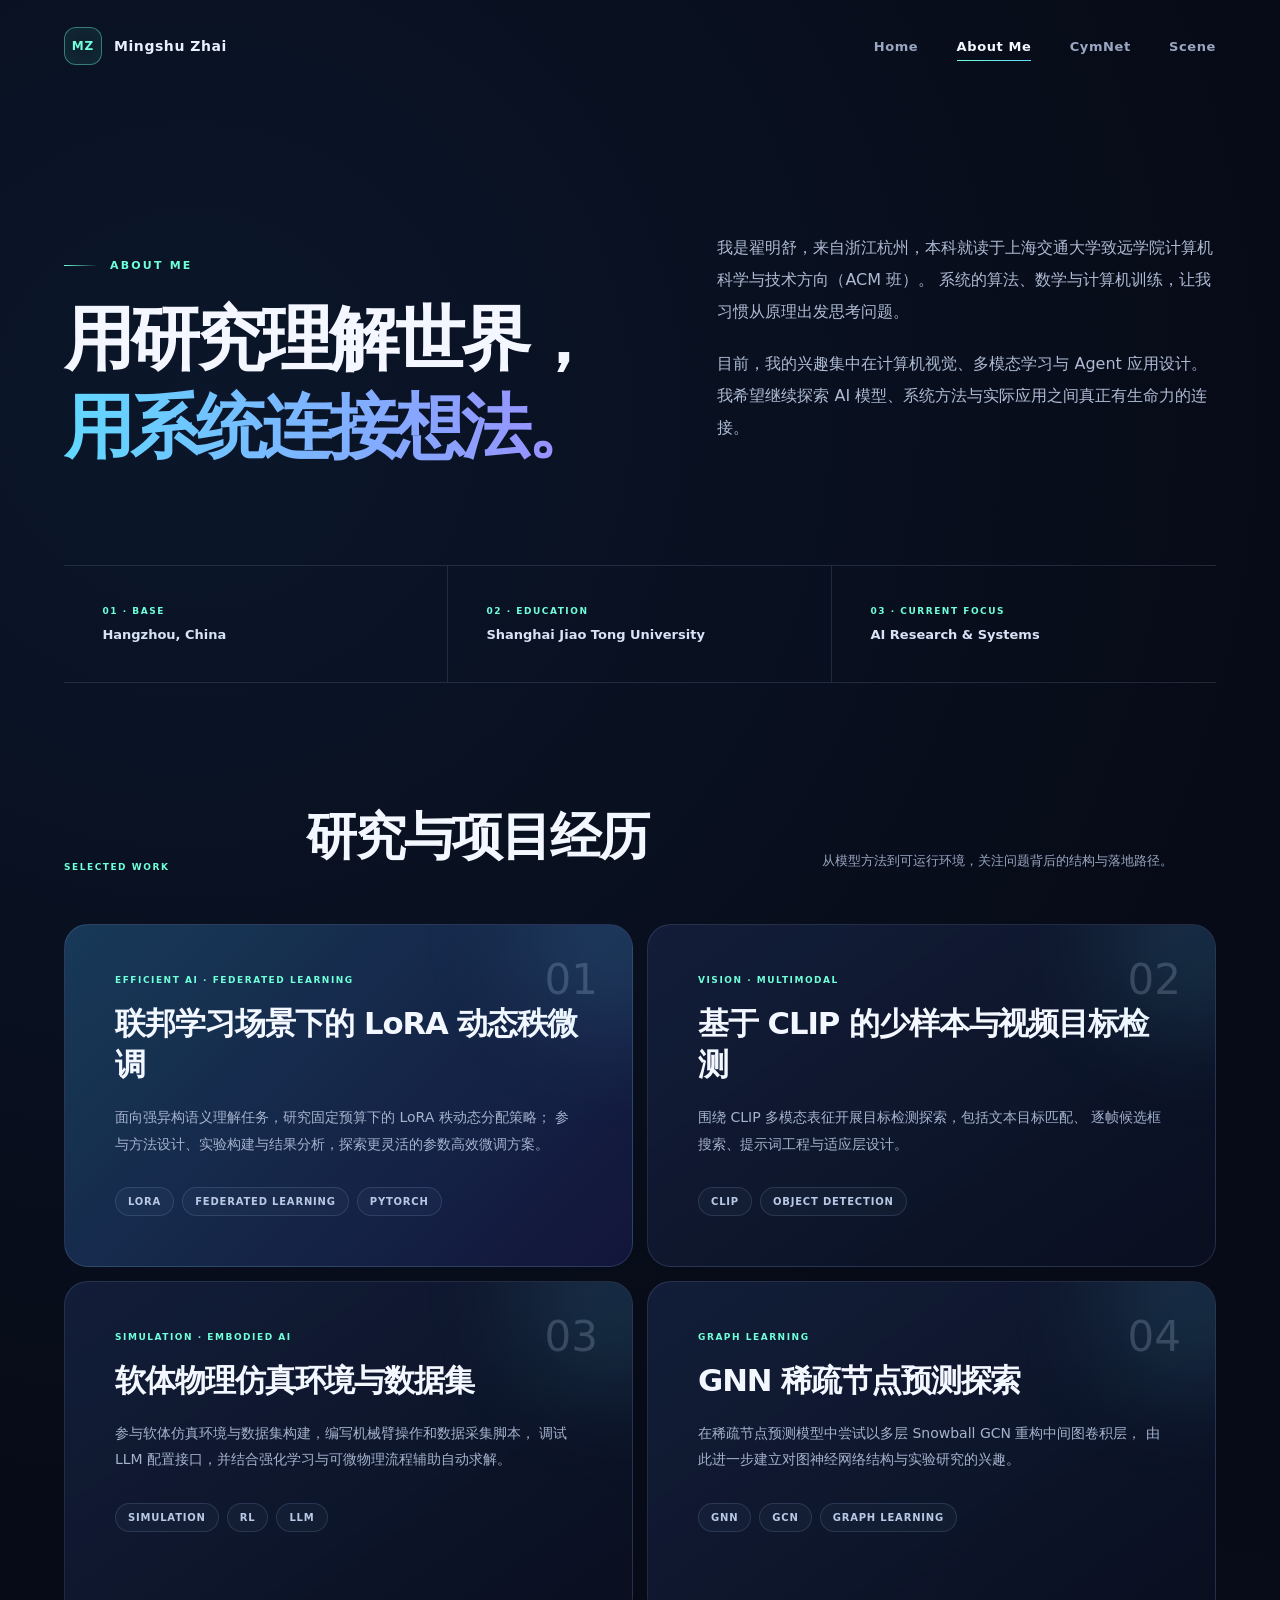
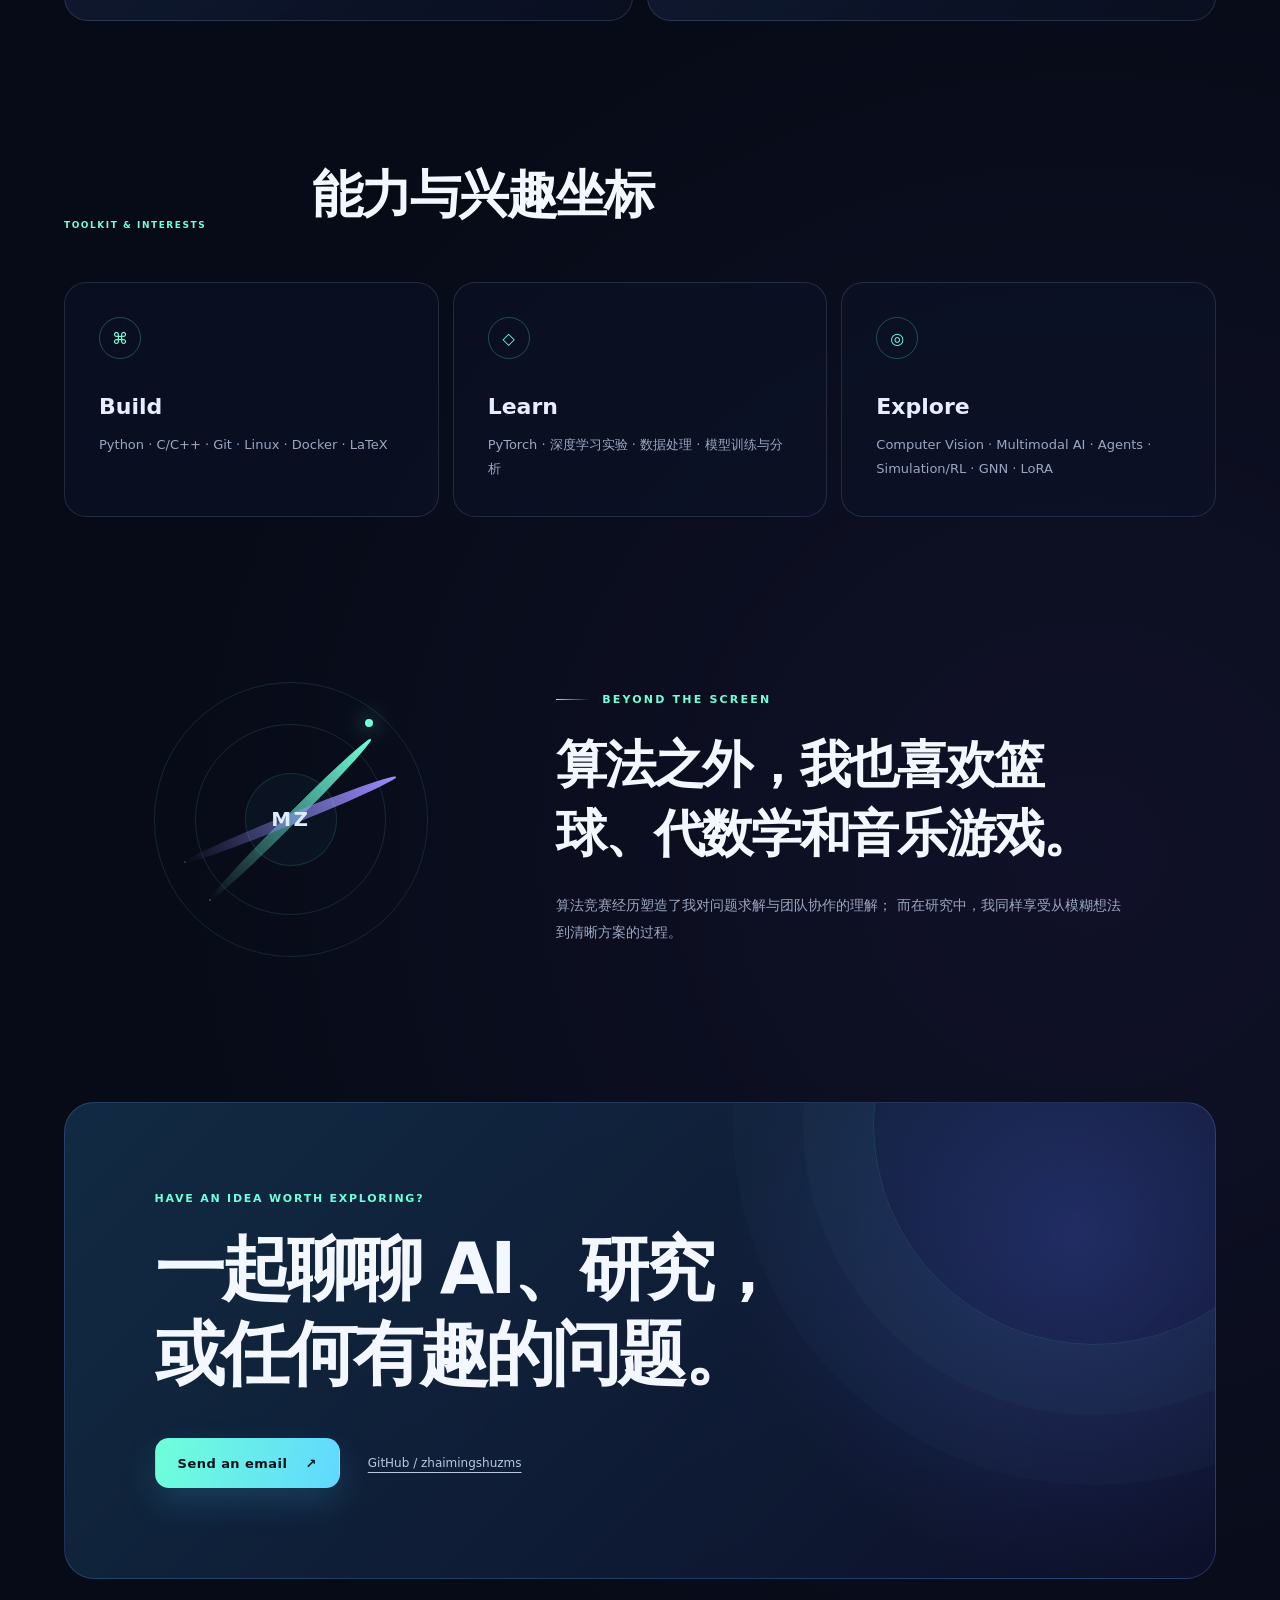
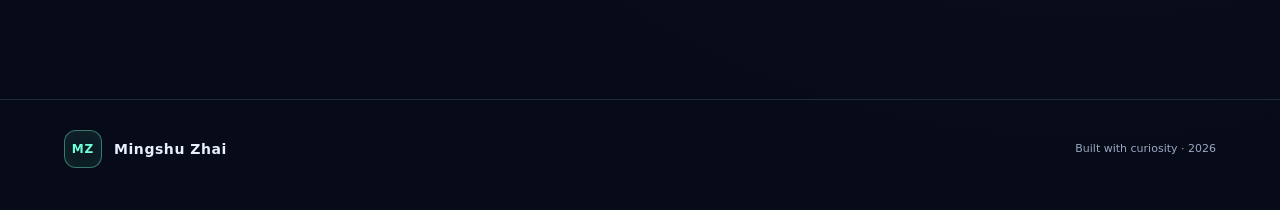
==== about/index.html @ 9d4410a4 "Add About Me page" ====
<!DOCTYPE html>
<html lang="zh-CN">
<head>
    <meta charset="UTF-8">
    <meta name="viewport" content="width=device-width, initial-scale=1.0">
    <meta name="description" content="关于翟明舒：教育背景、研究兴趣、项目经历与技术能力。">
    <meta name="theme-color" content="#070b17">
    <title>About Me · 翟明舒</title>
    <link rel="stylesheet" href="/assets/site.css">
</head>
<body class="about-page">
    <div class="ambient ambient-one" aria-hidden="true"></div>
    <div class="ambient ambient-three" aria-hidden="true"></div>

    <header class="site-header">
        <a class="brand" href="/" aria-label="回到首页">
            <span class="brand-mark">MZ</span>
            <span class="brand-name">Mingshu Zhai</span>
        </a>
        <nav class="site-nav" aria-label="主导航">
            <a href="/">Home</a>
            <a class="active" href="/about/">About Me</a>
            <a href="/CymNet/homepage.html" target="_blank" rel="noopener">CymNet</a>
            <a href="/browser/base.html" target="_blank" rel="noopener">Scene</a>
        </nav>
    </header>

    <main class="about-main">
        <section class="about-hero">
            <div>
                <p class="eyebrow"><span></span>About me</p>
                <h1>用研究理解世界，<br><em>用系统连接想法。</em></h1>
            </div>
            <div class="about-intro">
                <p>
                    我是翟明舒，来自浙江杭州，本科就读于上海交通大学致远学院计算机科学与技术方向（ACM 班）。
                    系统的算法、数学与计算机训练，让我习惯从原理出发思考问题。
                </p>
                <p>
                    目前，我的兴趣集中在计算机视觉、多模态学习与 Agent 应用设计。
                    我希望继续探索 AI 模型、系统方法与实际应用之间真正有生命力的连接。
                </p>
            </div>
        </section>

        <section class="signal-strip" aria-label="个人概览">
            <div>
                <span>01 · BASE</span>
                <strong>Hangzhou, China</strong>
            </div>
            <div>
                <span>02 · EDUCATION</span>
                <strong>Shanghai Jiao Tong University</strong>
            </div>
            <div>
                <span>03 · CURRENT FOCUS</span>
                <strong>AI Research & Systems</strong>
            </div>
        </section>

        <section class="content-section" aria-labelledby="project-title">
            <div class="section-heading">
                <p>Selected work</p>
                <h2 id="project-title">研究与项目经历</h2>
                <span>从模型方法到可运行环境，关注问题背后的结构与落地路径。</span>
            </div>
            <div class="project-grid">
                <article class="project-card project-featured">
                    <div class="project-number">01</div>
                    <p class="project-kicker">Efficient AI · Federated Learning</p>
                    <h3>联邦学习场景下的 LoRA 动态秩微调</h3>
                    <p>
                        面向强异构语义理解任务，研究固定预算下的 LoRA 秩动态分配策略；
                        参与方法设计、实验构建与结果分析，探索更灵活的参数高效微调方案。
                    </p>
                    <div class="card-tags">
                        <span>LoRA</span><span>Federated Learning</span><span>PyTorch</span>
                    </div>
                </article>

                <article class="project-card">
                    <div class="project-number">02</div>
                    <p class="project-kicker">Vision · Multimodal</p>
                    <h3>基于 CLIP 的少样本与视频目标检测</h3>
                    <p>
                        围绕 CLIP 多模态表征开展目标检测探索，包括文本目标匹配、
                        逐帧候选框搜索、提示词工程与适应层设计。
                    </p>
                    <div class="card-tags">
                        <span>CLIP</span><span>Object Detection</span>
                    </div>
                </article>

                <article class="project-card">
                    <div class="project-number">03</div>
                    <p class="project-kicker">Simulation · Embodied AI</p>
                    <h3>软体物理仿真环境与数据集</h3>
                    <p>
                        参与软体仿真环境与数据集构建，编写机械臂操作和数据采集脚本，
                        调试 LLM 配置接口，并结合强化学习与可微物理流程辅助自动求解。
                    </p>
                    <div class="card-tags">
                        <span>Simulation</span><span>RL</span><span>LLM</span>
                    </div>
                </article>

                <article class="project-card">
                    <div class="project-number">04</div>
                    <p class="project-kicker">Graph Learning</p>
                    <h3>GNN 稀疏节点预测探索</h3>
                    <p>
                        在稀疏节点预测模型中尝试以多层 Snowball GCN 重构中间图卷积层，
                        由此进一步建立对图神经网络结构与实验研究的兴趣。
                    </p>
                    <div class="card-tags">
                        <span>GNN</span><span>GCN</span><span>Graph Learning</span>
                    </div>
                </article>
            </div>
        </section>

        <section class="content-section toolkit-section" aria-labelledby="toolkit-title">
            <div class="section-heading">
                <p>Toolkit & interests</p>
                <h2 id="toolkit-title">能力与兴趣坐标</h2>
            </div>
            <div class="toolkit-grid">
                <article>
                    <span class="toolkit-icon" aria-hidden="true">⌘</span>
                    <h3>Build</h3>
                    <p>Python · C/C++ · Git · Linux · Docker · LaTeX</p>
                </article>
                <article>
                    <span class="toolkit-icon" aria-hidden="true">◇</span>
                    <h3>Learn</h3>
                    <p>PyTorch · 深度学习实验 · 数据处理 · 模型训练与分析</p>
                </article>
                <article>
                    <span class="toolkit-icon" aria-hidden="true">◎</span>
                    <h3>Explore</h3>
                    <p>Computer Vision · Multimodal AI · Agents · Simulation/RL · GNN · LoRA</p>
                </article>
            </div>
        </section>

        <section class="offscreen-section">
            <div class="orbit-emblem" aria-hidden="true">
                <span></span><span></span><span></span>
                <strong>MZ</strong>
            </div>
            <div>
                <p class="eyebrow"><span></span>Beyond the screen</p>
                <h2>算法之外，我也喜欢篮球、代数学和音乐游戏。</h2>
                <p>
                    算法竞赛经历塑造了我对问题求解与团队协作的理解；
                    而在研究中，我同样享受从模糊想法到清晰方案的过程。
                </p>
            </div>
        </section>

        <section class="contact-panel">
            <p>Have an idea worth exploring?</p>
            <h2>一起聊聊 AI、研究，<br>或任何有趣的问题。</h2>
            <div>
                <a class="button button-primary" href="mailto:zhaimingshuzms@outlook.com">
                    Send an email <span aria-hidden="true">↗</span>
                </a>
                <a class="text-link" href="https://github.com/zhaimingshuzms" target="_blank" rel="noopener">
                    GitHub / zhaimingshuzms
                </a>
            </div>
        </section>
    </main>

    <footer class="about-footer">
        <a class="brand" href="/">
            <span class="brand-mark">MZ</span>
            <span class="brand-name">Mingshu Zhai</span>
        </a>
        <p>Built with curiosity · <span id="year">2026</span></p>
    </footer>

    <script>
        document.getElementById('year').textContent = new Date().getFullYear();
    </script>
</body>
</html>
---- assets/site.css ----
:root {
    --bg: #070b17;
    --bg-soft: #0d1327;
    --panel: rgba(14, 22, 43, 0.66);
    --panel-strong: rgba(16, 25, 48, 0.88);
    --line: rgba(159, 185, 233, 0.16);
    --text: #f3f7ff;
    --muted: #9aa7c2;
    --blue: #61d8ff;
    --cyan: #6fffd9;
    --violet: #9b8cff;
    --header-height: 92px;
    --page-pad: clamp(24px, 5vw, 82px);
}

* {
    box-sizing: border-box;
}

html {
    scroll-behavior: smooth;
    background: var(--bg);
}

body {
    margin: 0;
    min-height: 100vh;
    overflow-x: hidden;
    color: var(--text);
    background:
        radial-gradient(circle at 15% 12%, rgba(37, 97, 170, 0.13), transparent 34%),
        radial-gradient(circle at 85% 72%, rgba(94, 70, 190, 0.1), transparent 35%),
        var(--bg);
    font-family: Inter, "SF Pro Display", "Noto Sans SC", "Microsoft YaHei", system-ui, sans-serif;
    -webkit-font-smoothing: antialiased;
}

body::before {
    position: fixed;
    inset: 0;
    z-index: -2;
    pointer-events: none;
    content: "";
    opacity: 0.28;
    background-image:
        radial-gradient(circle at 18% 34%, rgba(255,255,255,.75) 0 1px, transparent 1.2px),
        radial-gradient(circle at 72% 20%, rgba(113,221,255,.85) 0 1px, transparent 1.2px),
        radial-gradient(circle at 88% 62%, rgba(255,255,255,.65) 0 1px, transparent 1.2px),
        radial-gradient(circle at 45% 86%, rgba(159,140,255,.75) 0 1px, transparent 1.2px);
    background-size: 240px 240px, 310px 310px, 270px 270px, 360px 360px;
}

a {
    color: inherit;
}

::selection {
    color: #061019;
    background: var(--cyan);
}

.ambient {
    position: fixed;
    z-index: -1;
    width: 40vw;
    height: 40vw;
    border-radius: 999px;
    filter: blur(90px);
    pointer-events: none;
    opacity: 0.13;
}

.ambient-one {
    top: -22vw;
    right: -9vw;
    background: #3766ff;
}

.ambient-two {
    bottom: -24vw;
    left: 20vw;
    background: #7c4dff;
}

.ambient-three {
    top: 42vh;
    left: -25vw;
    background: #00cfa8;
}

.site-header {
    position: relative;
    z-index: 20;
    display: flex;
    min-height: var(--header-height);
    align-items: center;
    justify-content: space-between;
    gap: 28px;
    padding: 20px var(--page-pad);
}

.brand {
    display: inline-flex;
    align-items: center;
    gap: 12px;
    text-decoration: none;
}

.brand-mark {
    display: grid;
    width: 38px;
    height: 38px;
    place-items: center;
    border: 1px solid rgba(111, 255, 217, 0.42);
    border-radius: 12px;
    color: var(--cyan);
    background: rgba(111, 255, 217, 0.06);
    box-shadow: inset 0 0 22px rgba(111, 255, 217, 0.05);
    font-size: 12px;
    font-weight: 800;
    letter-spacing: .08em;
}

.brand-name {
    color: #e8efff;
    font-size: 14px;
    font-weight: 640;
    letter-spacing: .04em;
}

.site-nav {
    display: flex;
    align-items: center;
    gap: clamp(18px, 3vw, 42px);
}

.site-nav a {
    position: relative;
    padding: 10px 0;
    color: var(--muted);
    text-decoration: none;
    font-size: 13px;
    font-weight: 560;
    letter-spacing: .045em;
    transition: color .25s ease;
}

.site-nav a::after {
    position: absolute;
    right: 0;
    bottom: 3px;
    left: 0;
    height: 1px;
    content: "";
    background: linear-gradient(90deg, var(--cyan), var(--blue));
    transform: scaleX(0);
    transform-origin: right;
    transition: transform .25s ease;
}

.site-nav a:hover,
.site-nav a:focus-visible,
.site-nav a.active {
    color: var(--text);
}

.site-nav a:hover::after,
.site-nav a:focus-visible::after,
.site-nav a.active::after {
    transform: scaleX(1);
    transform-origin: left;
}

.home-page {
    display: flex;
    min-height: 100svh;
    flex-direction: column;
}

.home-main {
    display: grid;
    width: 100%;
    max-width: 1600px;
    flex: 1;
    grid-template-columns: minmax(0, 0.95fr) minmax(410px, 1.05fr);
    align-items: center;
    gap: clamp(28px, 5vw, 90px);
    margin: 0 auto;
    padding: 22px var(--page-pad) 38px;
}

.hero-copy {
    position: relative;
    z-index: 3;
    max-width: 720px;
    animation: rise-in .9s cubic-bezier(.2,.75,.2,1) both;
}

.eyebrow {
    display: flex;
    align-items: center;
    gap: 12px;
    margin: 0 0 24px;
    color: var(--cyan);
    font-size: 11px;
    font-weight: 760;
    letter-spacing: .2em;
    text-transform: uppercase;
}

.eyebrow > span {
    width: 34px;
    height: 1px;
    background: linear-gradient(90deg, var(--cyan), transparent);
}

.hero-copy h1 {
    display: flex;
    flex-direction: column;
    gap: 5px;
    margin: 0;
    line-height: .96;
}

.name-cn {
    font-size: clamp(60px, 7.7vw, 118px);
    font-weight: 760;
    letter-spacing: -.07em;
    background: linear-gradient(128deg, #ffffff 18%, #aeeeff 56%, #9b8cff 96%);
    -webkit-background-clip: text;
    background-clip: text;
    color: transparent;
}

.name-en {
    margin-left: 5px;
    color: rgba(197, 211, 238, .53);
    font-size: clamp(18px, 2vw, 29px);
    font-weight: 530;
    letter-spacing: .16em;
    text-transform: uppercase;
}

.hero-lead {
    max-width: 620px;
    margin: 34px 0 0;
    color: #dbe6fa;
    font-size: clamp(21px, 2.15vw, 32px);
    font-weight: 530;
    line-height: 1.55;
    letter-spacing: -.025em;
}

.hero-lead span {
    color: var(--blue);
}

.hero-description {
    max-width: 600px;
    margin: 18px 0 0;
    color: var(--muted);
    font-size: 15px;
    line-height: 1.9;
}

.topic-row {
    display: flex;
    flex-wrap: wrap;
    gap: 9px;
    margin-top: 26px;
}

.topic-row span,
.card-tags span {
    padding: 8px 12px;
    border: 1px solid var(--line);
    border-radius: 999px;
    color: #b8c8e5;
    background: rgba(145, 177, 232, .045);
    font-size: 10px;
    font-weight: 650;
    letter-spacing: .08em;
    text-transform: uppercase;
}

.hero-actions {
    display: flex;
    flex-wrap: wrap;
    gap: 14px;
    margin-top: 34px;
}

.button {
    display: inline-flex;
    min-height: 50px;
    align-items: center;
    justify-content: center;
    gap: 18px;
    padding: 0 22px;
    border: 1px solid transparent;
    border-radius: 14px;
    text-decoration: none;
    font-size: 13px;
    font-weight: 700;
    letter-spacing: .035em;
    transition: transform .25s ease, border-color .25s ease, box-shadow .25s ease, background .25s ease;
}

.button:hover,
.button:focus-visible {
    transform: translateY(-3px);
}

.button-primary {
    color: #06131c;
    background: linear-gradient(105deg, var(--cyan), var(--blue));
    box-shadow: 0 14px 34px rgba(74, 206, 255, .16);
}

.button-primary:hover,
.button-primary:focus-visible {
    box-shadow: 0 18px 42px rgba(74, 206, 255, .26);
}

.button-secondary {
    border-color: var(--line);
    color: #cbd8ef;
    background: rgba(255, 255, 255, .025);
    backdrop-filter: blur(10px);
}

.button-secondary:hover,
.button-secondary:focus-visible {
    border-color: rgba(111, 255, 217, .42);
    background: rgba(111, 255, 217, .055);
}

.globe-stage {
    position: relative;
    display: grid;
    min-height: min(650px, 70vh);
    place-items: center;
    animation: globe-in 1.15s .08s cubic-bezier(.2,.75,.2,1) both;
}

.globe-shell {
    position: relative;
    z-index: 2;
    width: min(100%, 620px);
    aspect-ratio: 1;
    border-radius: 50%;
    filter: drop-shadow(0 35px 55px rgba(0,0,0,.34));
}

.globe-shell::after {
    position: absolute;
    inset: 5%;
    z-index: -2;
    border-radius: 50%;
    content: "";
    box-shadow:
        0 0 80px rgba(60, 155, 255, .16),
        0 0 160px rgba(92, 87, 255, .1);
}

.globe-canvas {
    position: absolute;
    z-index: 2;
    inset: 0;
    width: 100%;
    height: 100%;
    border-radius: 50%;
    cursor: grab;
    touch-action: none;
    outline: none;
}

.globe-canvas:active {
    cursor: grabbing;
}

.globe-canvas:focus-visible {
    box-shadow: 0 0 0 2px var(--cyan), 0 0 45px rgba(111, 255, 217, .22);
}

.globe-fallback {
    position: absolute;
    inset: 13%;
    border: 1px solid rgba(103, 224, 255, .3);
    border-radius: 50%;
    background:
        radial-gradient(circle at 33% 28%, rgba(165, 247, 255, .26), transparent 10%),
        radial-gradient(circle at 66% 70%, rgba(88, 88, 205, .32), transparent 32%),
        radial-gradient(circle at 32% 32%, #244f7f, #0b1b38 58%, #050815 75%);
    box-shadow: inset -38px -28px 72px rgba(0,0,0,.65), 0 0 42px rgba(63, 182, 255, .15);
}

.globe-orbit {
    position: absolute;
    z-index: 1;
    width: 88%;
    aspect-ratio: 1;
    border: 1px solid rgba(113, 216, 255, .14);
    border-radius: 50%;
    pointer-events: none;
}

.globe-orbit::after {
    position: absolute;
    top: 50%;
    left: -3px;
    width: 6px;
    height: 6px;
    border-radius: 50%;
    content: "";
    background: var(--cyan);
    box-shadow: 0 0 18px var(--cyan);
}

.orbit-one {
    transform: rotate(-18deg) scaleY(.38);
    animation: orbit-pulse 5s ease-in-out infinite;
}

.orbit-two {
    width: 75%;
    border-color: rgba(157, 140, 255, .13);
    transform: rotate(56deg) scaleY(.46);
    animation: orbit-pulse 6.5s 1s ease-in-out infinite reverse;
}

.orbit-two::after {
    background: var(--violet);
    box-shadow: 0 0 18px var(--violet);
}

.globe-hint {
    position: absolute;
    z-index: 4;
    right: 2%;
    bottom: 14%;
    display: flex;
    align-items: center;
    gap: 10px;
    padding: 10px 13px;
    border: 1px solid var(--line);
    border-radius: 999px;
    color: #9baccc;
    background: rgba(6, 12, 26, .62);
    backdrop-filter: blur(14px);
    font-size: 10px;
    font-weight: 650;
    letter-spacing: .11em;
    text-transform: uppercase;
}

.drag-icon {
    color: var(--cyan);
    font-size: 15px;
}

.coordinate-card {
    position: absolute;
    z-index: 4;
    top: 18%;
    left: 1%;
    display: flex;
    flex-direction: column;
    gap: 5px;
    padding: 12px 15px 12px 17px;
    border-left: 1px solid var(--cyan);
    color: var(--muted);
    background: linear-gradient(90deg, rgba(9,17,34,.8), transparent);
    font-size: 8px;
    letter-spacing: .18em;
}

.coordinate-card strong {
    color: #dce9ff;
    font-size: 10px;
    letter-spacing: .1em;
}

.home-footer {
    display: flex;
    align-items: center;
    justify-content: space-between;
    gap: 20px;
    padding: 18px var(--page-pad) 26px;
    color: rgba(157, 173, 203, .66);
    font-size: 10px;
    letter-spacing: .08em;
    text-transform: uppercase;
}

.home-footer p {
    margin: 0;
}

.home-footer a {
    text-decoration: none;
    text-transform: none;
    transition: color .2s ease;
}

.home-footer a:hover {
    color: var(--cyan);
}

.about-main {
    width: min(1380px, calc(100% - 2 * var(--page-pad)));
    margin: 0 auto;
    padding: 70px 0 120px;
}

.about-hero {
    display: grid;
    grid-template-columns: 1.05fr .95fr;
    align-items: end;
    gap: clamp(40px, 8vw, 130px);
    padding: 70px 0 94px;
}

.about-hero h1 {
    margin: 0;
    color: #f4f7ff;
    font-size: clamp(46px, 5.5vw, 82px);
    font-weight: 720;
    line-height: 1.24;
    letter-spacing: -.055em;
}

.about-hero h1 em {
    color: transparent;
    background: linear-gradient(90deg, var(--blue), var(--violet));
    -webkit-background-clip: text;
    background-clip: text;
    font-style: normal;
}

.about-intro {
    padding-bottom: 7px;
}

.about-intro p {
    margin: 0 0 20px;
    color: #aebbd4;
    font-size: 16px;
    line-height: 2;
}

.signal-strip {
    display: grid;
    grid-template-columns: repeat(3, 1fr);
    border: 1px solid var(--line);
    border-right: 0;
    border-left: 0;
}

.signal-strip > div {
    display: flex;
    min-height: 116px;
    flex-direction: column;
    justify-content: center;
    gap: 11px;
    padding: 24px clamp(16px, 3vw, 42px);
    border-right: 1px solid var(--line);
}

.signal-strip > div:last-child {
    border-right: 0;
}

.signal-strip span,
.section-heading > p,
.project-kicker {
    margin: 0;
    color: var(--cyan);
    font-size: 9px;
    font-weight: 700;
    letter-spacing: .17em;
    text-transform: uppercase;
}

.signal-strip strong {
    color: #d8e3f7;
    font-size: 13px;
    font-weight: 560;
}

.content-section {
    padding: 120px 0 20px;
}

.section-heading {
    display: grid;
    grid-template-columns: minmax(140px, .35fr) minmax(320px, .8fr) minmax(240px, .65fr);
    align-items: end;
    gap: 30px;
    margin-bottom: 52px;
}

.section-heading h2 {
    margin: 0;
    font-size: clamp(34px, 4vw, 58px);
    font-weight: 690;
    letter-spacing: -.045em;
}

.section-heading > span {
    color: var(--muted);
    font-size: 13px;
    line-height: 1.8;
}

.project-grid {
    display: grid;
    grid-template-columns: repeat(2, minmax(0, 1fr));
    gap: 14px;
}

.project-card {
    position: relative;
    min-height: 340px;
    overflow: hidden;
    padding: clamp(28px, 4vw, 50px);
    border: 1px solid var(--line);
    border-radius: 24px;
    background:
        linear-gradient(145deg, rgba(24,37,70,.62), rgba(9,15,31,.82)),
        var(--panel);
    transition: transform .35s ease, border-color .35s ease, background .35s ease;
}

.project-card::before {
    position: absolute;
    top: -80px;
    right: -80px;
    width: 190px;
    height: 190px;
    border-radius: 50%;
    content: "";
    background: rgba(97, 216, 255, .12);
    filter: blur(50px);
    transition: opacity .35s ease, transform .35s ease;
}

.project-card:hover {
    z-index: 2;
    border-color: rgba(97, 216, 255, .34);
    background:
        linear-gradient(145deg, rgba(27,44,83,.76), rgba(9,15,31,.9)),
        var(--panel);
    transform: translateY(-7px);
}

.project-card:hover::before {
    transform: scale(1.3);
}

.project-featured {
    background:
        linear-gradient(135deg, rgba(30,72,107,.72), rgba(20,22,64,.82)),
        var(--panel);
}

.project-number {
    position: absolute;
    top: 30px;
    right: 34px;
    color: rgba(190, 208, 238, .22);
    font-size: 42px;
    font-weight: 220;
}

.project-card h3 {
    max-width: 520px;
    margin: 18px 0 18px;
    font-size: clamp(24px, 2.4vw, 34px);
    font-weight: 650;
    line-height: 1.35;
    letter-spacing: -.035em;
}

.project-card > p:not(.project-kicker) {
    max-width: 590px;
    margin: 0;
    color: #a5b3ce;
    font-size: 14px;
    line-height: 1.9;
}

.card-tags {
    display: flex;
    flex-wrap: wrap;
    gap: 8px;
    margin-top: 30px;
}

.toolkit-section .section-heading {
    grid-template-columns: minmax(140px, .35fr) 1.45fr;
}

.toolkit-grid {
    display: grid;
    grid-template-columns: repeat(3, 1fr);
    gap: 14px;
}

.toolkit-grid article {
    min-height: 235px;
    padding: 34px;
    border: 1px solid var(--line);
    border-radius: 22px;
    background: rgba(13, 21, 42, .52);
}

.toolkit-icon {
    display: grid;
    width: 42px;
    height: 42px;
    place-items: center;
    border: 1px solid rgba(111, 255, 217, .25);
    border-radius: 50%;
    color: var(--cyan);
}

.toolkit-grid h3 {
    margin: 35px 0 14px;
    color: #e7efff;
    font-size: 22px;
}

.toolkit-grid p {
    margin: 0;
    color: var(--muted);
    font-size: 13px;
    line-height: 1.85;
}

.offscreen-section {
    display: grid;
    grid-template-columns: .65fr 1.35fr;
    align-items: center;
    gap: clamp(50px, 10vw, 160px);
    padding: 145px clamp(20px, 7vw, 100px);
}

.offscreen-section h2 {
    max-width: 760px;
    margin: 0;
    font-size: clamp(33px, 4vw, 58px);
    font-weight: 650;
    line-height: 1.35;
    letter-spacing: -.045em;
}

.offscreen-section > div:last-child > p:last-child {
    max-width: 650px;
    margin: 24px 0 0;
    color: var(--muted);
    font-size: 14px;
    line-height: 1.9;
}

.orbit-emblem {
    position: relative;
    display: grid;
    width: min(100%, 300px);
    aspect-ratio: 1;
    place-items: center;
    margin: auto;
    border: 1px solid rgba(97, 216, 255, .13);
    border-radius: 50%;
}

.orbit-emblem::before,
.orbit-emblem::after,
.orbit-emblem span {
    position: absolute;
    border: 1px solid rgba(111, 255, 217, .12);
    border-radius: 50%;
    content: "";
}

.orbit-emblem::before {
    inset: 15%;
}

.orbit-emblem::after {
    inset: 33%;
    background: rgba(97, 216, 255, .035);
}

.orbit-emblem span:nth-child(1) {
    inset: 8% 48%;
    border-color: transparent;
    background: linear-gradient(var(--cyan), transparent);
    transform: rotate(45deg);
}

.orbit-emblem span:nth-child(2) {
    inset: 48% 8%;
    border-color: transparent;
    background: linear-gradient(90deg, transparent, var(--violet));
    transform: rotate(-22deg);
}

.orbit-emblem span:nth-child(3) {
    top: 13%;
    right: 20%;
    width: 8px;
    height: 8px;
    border: 0;
    background: var(--cyan);
    box-shadow: 0 0 22px var(--cyan);
    animation: dot-breathe 2.2s ease-in-out infinite;
}

.orbit-emblem strong {
    z-index: 2;
    color: #ddecff;
    font-size: 20px;
    letter-spacing: .12em;
}

.contact-panel {
    position: relative;
    overflow: hidden;
    padding: clamp(44px, 7vw, 90px);
    border: 1px solid rgba(116, 177, 255, .2);
    border-radius: 30px;
    background:
        radial-gradient(circle at 88% 28%, rgba(90, 109, 255, .24), transparent 32%),
        linear-gradient(135deg, rgba(23, 60, 91, .65), rgba(14, 17, 44, .88));
}

.contact-panel::after {
    position: absolute;
    top: -200px;
    right: -100px;
    width: 440px;
    height: 440px;
    border: 1px solid rgba(111, 255, 217, .11);
    border-radius: 50%;
    content: "";
    box-shadow: 0 0 0 70px rgba(111,255,217,.025), 0 0 0 140px rgba(111,255,217,.018);
}

.contact-panel > * {
    position: relative;
    z-index: 2;
}

.contact-panel > p {
    margin: 0 0 22px;
    color: var(--cyan);
    font-size: 11px;
    font-weight: 700;
    letter-spacing: .16em;
    text-transform: uppercase;
}

.contact-panel h2 {
    max-width: 760px;
    margin: 0;
    font-size: clamp(40px, 5.5vw, 78px);
    font-weight: 680;
    line-height: 1.2;
    letter-spacing: -.055em;
}

.contact-panel > div {
    display: flex;
    align-items: center;
    gap: 28px;
    margin-top: 42px;
}

.text-link {
    color: #b8c8e3;
    text-underline-offset: 5px;
    font-size: 12px;
}

.about-footer {
    display: flex;
    align-items: center;
    justify-content: space-between;
    gap: 20px;
    padding: 30px var(--page-pad) 42px;
    border-top: 1px solid var(--line);
    color: var(--muted);
    font-size: 11px;
}

@keyframes rise-in {
    from { opacity: 0; transform: translateY(22px); }
    to { opacity: 1; transform: translateY(0); }
}

@keyframes globe-in {
    from { opacity: 0; transform: translateY(22px) scale(.96); }
    to { opacity: 1; transform: translateY(0) scale(1); }
}

@keyframes orbit-pulse {
    0%, 100% { opacity: .45; }
    50% { opacity: .95; }
}

@keyframes dot-breathe {
    0%, 100% { opacity: .45; transform: scale(.7); }
    50% { opacity: 1; transform: scale(1.25); }
}

@media (max-width: 1050px) {
    .home-main {
        grid-template-columns: minmax(0, .9fr) minmax(350px, 1.1fr);
        gap: 10px;
    }

    .globe-stage {
        min-height: 520px;
    }

    .about-hero {
        grid-template-columns: 1fr;
        gap: 48px;
    }

    .section-heading {
        grid-template-columns: .35fr 1.1fr;
    }

    .section-heading > span {
        display: none;
    }
}

@media (max-width: 820px) {
    :root {
        --header-height: 80px;
        --page-pad: 24px;
    }

    .site-header {
        align-items: flex-start;
        padding-top: 20px;
    }

    .brand-name {
        display: none;
    }

    .site-nav {
        max-width: calc(100vw - 90px);
        gap: 20px;
        overflow-x: auto;
        scrollbar-width: none;
    }

    .site-nav::-webkit-scrollbar {
        display: none;
    }

    .site-nav a {
        white-space: nowrap;
    }

    .home-main {
        grid-template-columns: 1fr;
        padding-top: 66px;
    }

    .hero-copy {
        max-width: 680px;
    }

    .name-cn {
        font-size: clamp(58px, 17vw, 94px);
    }

    .name-en {
        font-size: 17px;
    }

    .globe-stage {
        min-height: auto;
        margin: 10px 0 40px;
    }

    .globe-shell {
        max-width: 580px;
    }

    .home-footer {
        flex-direction: column;
        align-items: flex-start;
    }

    .about-main {
        padding-top: 35px;
    }

    .about-hero {
        padding-top: 40px;
    }

    .signal-strip,
    .project-grid,
    .toolkit-grid {
        grid-template-columns: 1fr;
    }

    .signal-strip > div {
        min-height: 95px;
        border-right: 0;
        border-bottom: 1px solid var(--line);
    }

    .signal-strip > div:last-child {
        border-bottom: 0;
    }

    .section-heading,
    .toolkit-section .section-heading {
        grid-template-columns: 1fr;
        gap: 14px;
    }

    .project-card {
        min-height: 0;
    }

    .offscreen-section {
        grid-template-columns: 1fr;
        padding-right: 0;
        padding-left: 0;
    }

    .orbit-emblem {
        width: 240px;
    }
}

@media (max-width: 520px) {
    .site-nav {
        gap: 15px;
    }

    .site-nav a {
        font-size: 11px;
    }

    .home-main {
        padding-top: 48px;
    }

    .hero-lead {
        font-size: 21px;
    }

    .globe-stage {
        margin-top: 24px;
    }

    .globe-hint {
        right: 0;
        bottom: 7%;
    }

    .coordinate-card {
        top: 11%;
        left: 0;
    }

    .about-main {
        width: calc(100% - 40px);
    }

    .about-hero h1 {
        font-size: 42px;
    }

    .content-section {
        padding-top: 88px;
    }

    .project-card,
    .toolkit-grid article {
        padding: 27px;
        border-radius: 19px;
    }

    .project-number {
        top: 23px;
        right: 24px;
        font-size: 30px;
    }

    .contact-panel {
        border-radius: 23px;
    }

    .contact-panel > div {
        align-items: flex-start;
        flex-direction: column;
    }

    .about-footer {
        align-items: flex-start;
        flex-direction: column;
    }
}

@media (prefers-reduced-motion: reduce) {
    html {
        scroll-behavior: auto;
    }

    *,
    *::before,
    *::after {
        animation-duration: .01ms !important;
        animation-iteration-count: 1 !important;
        scroll-behavior: auto !important;
    }
}
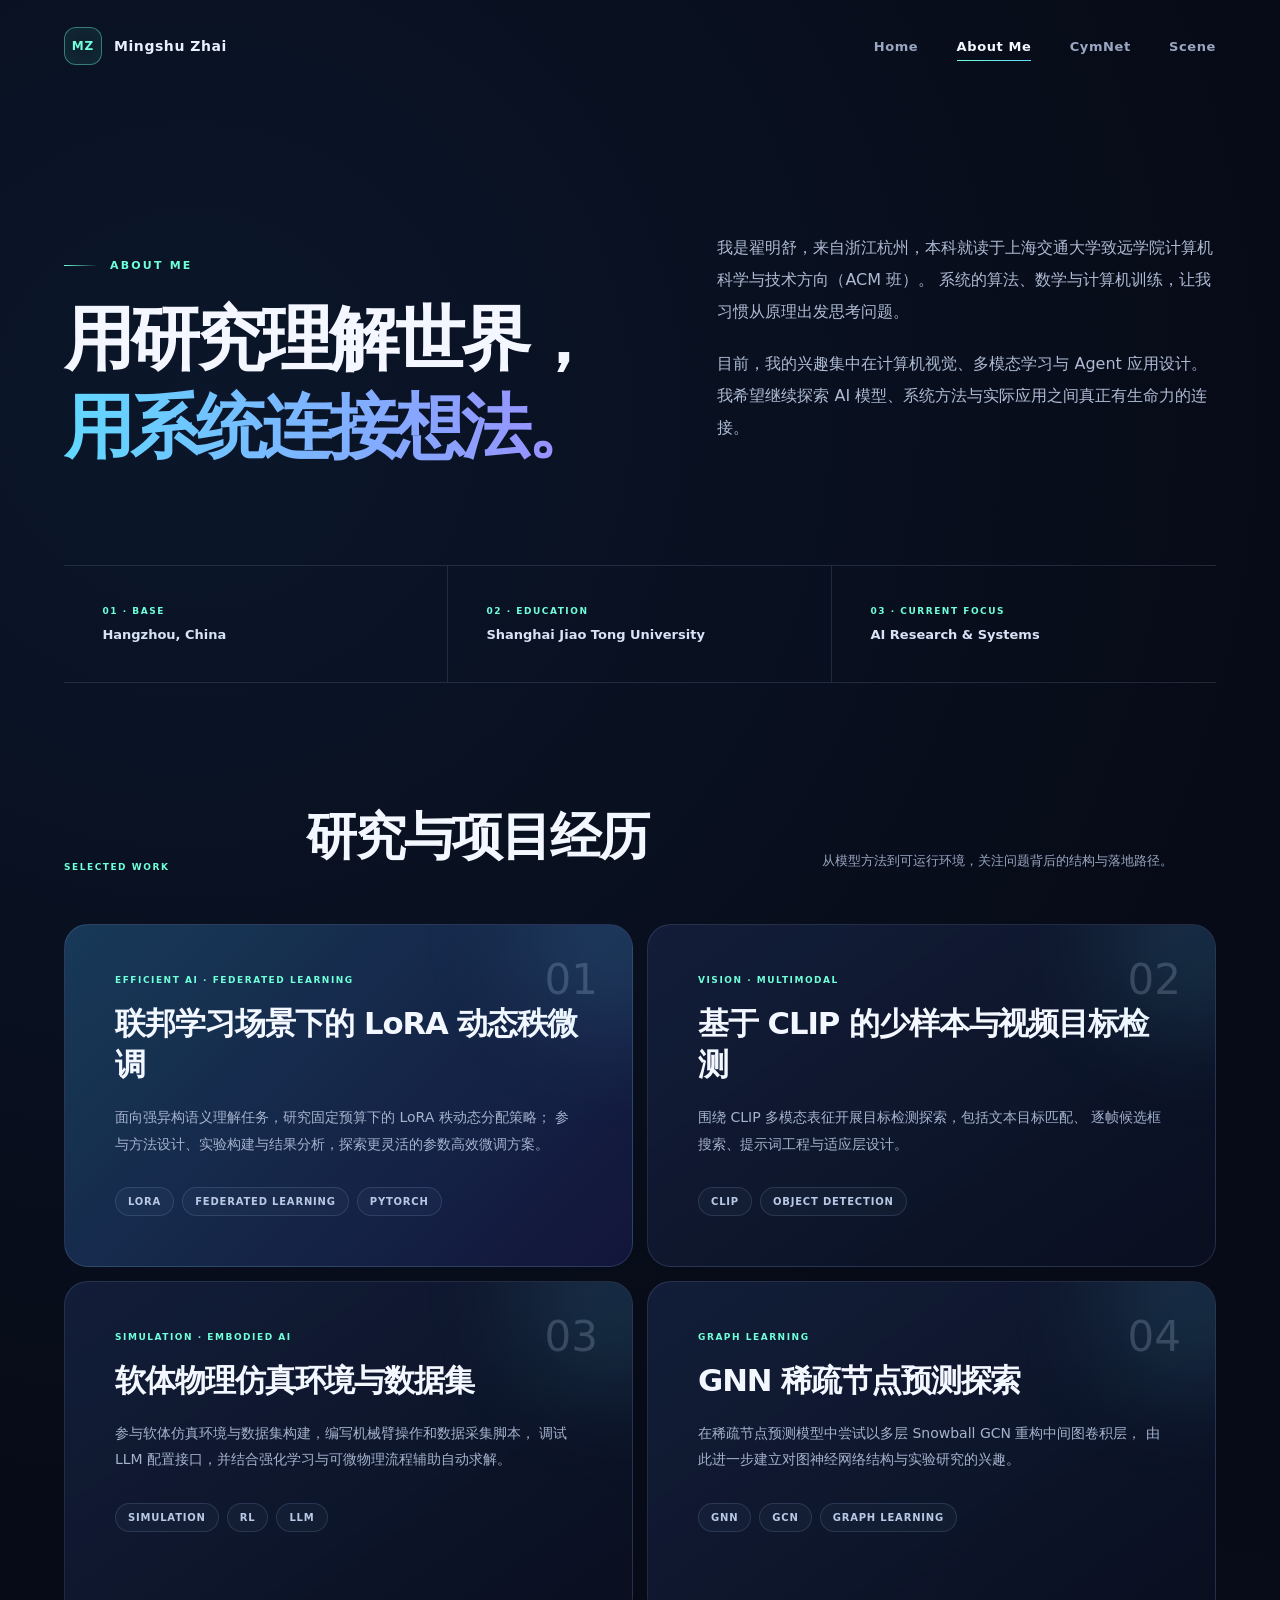
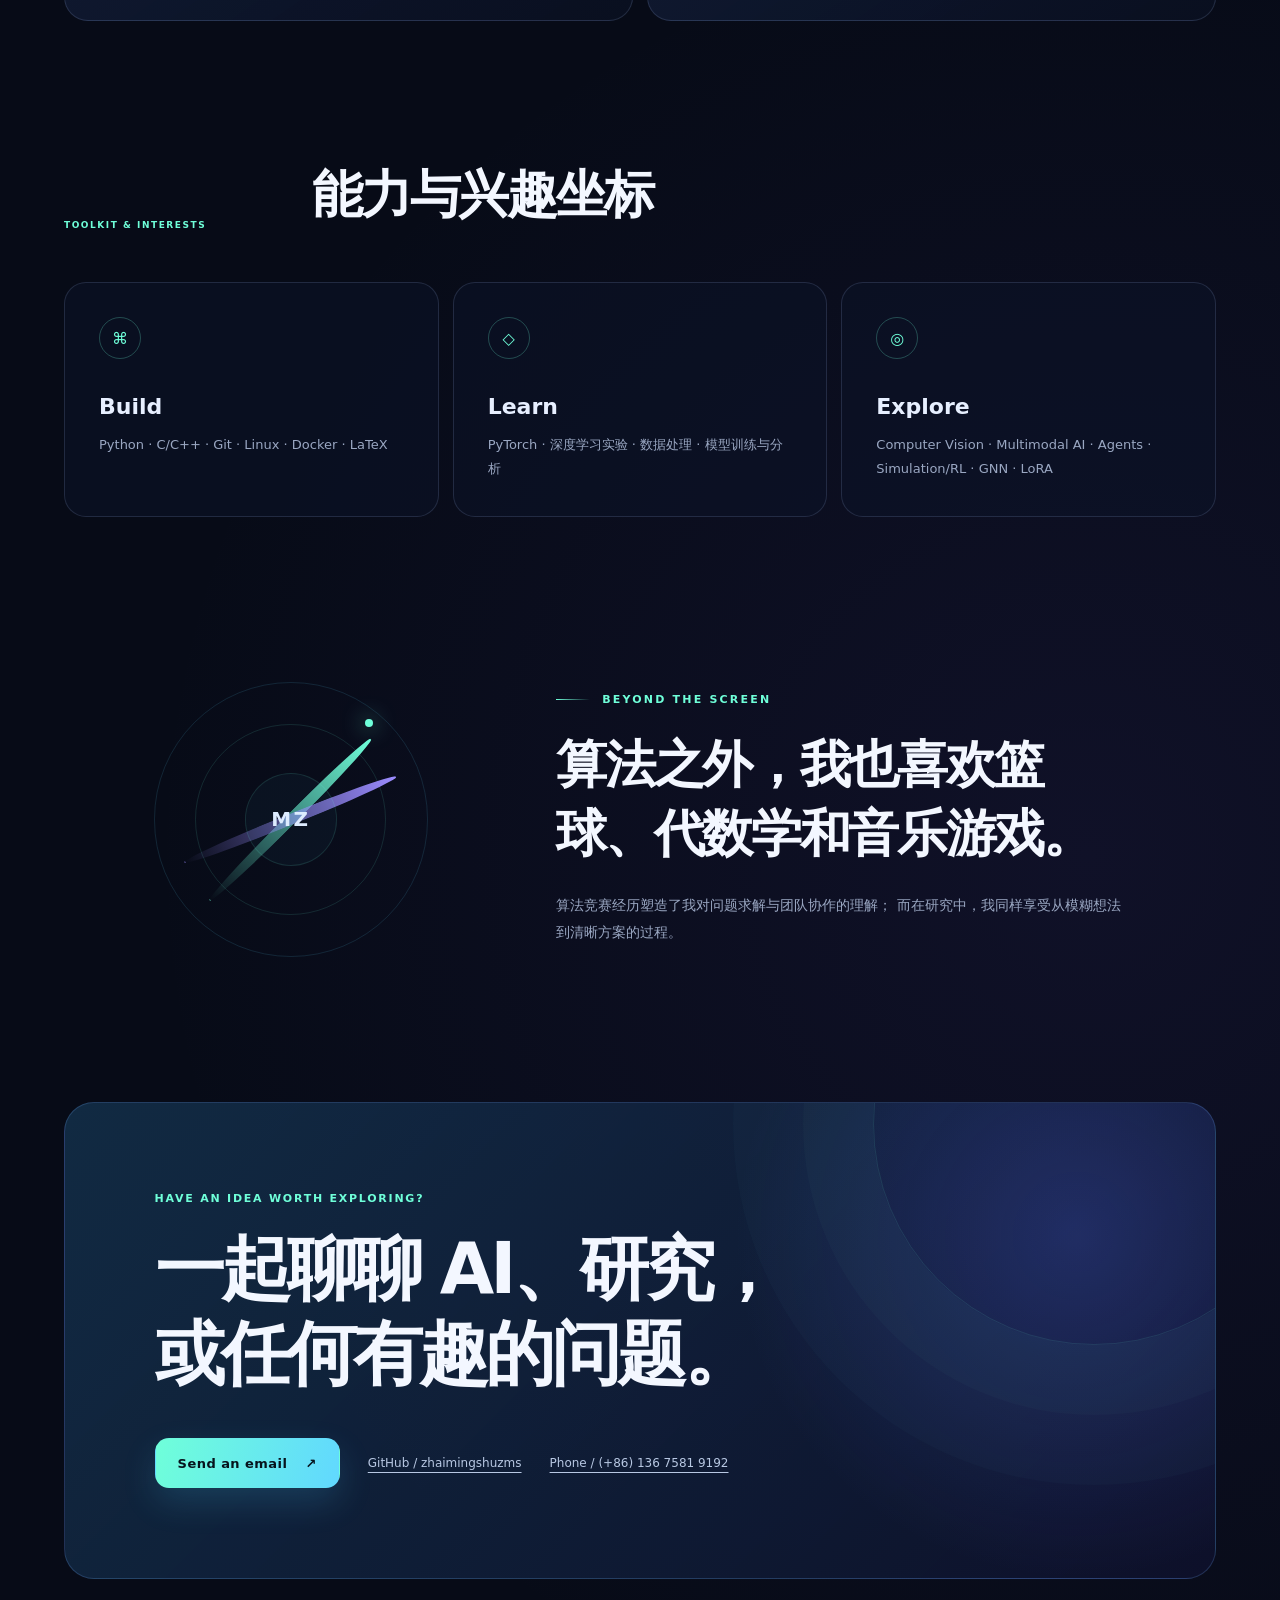
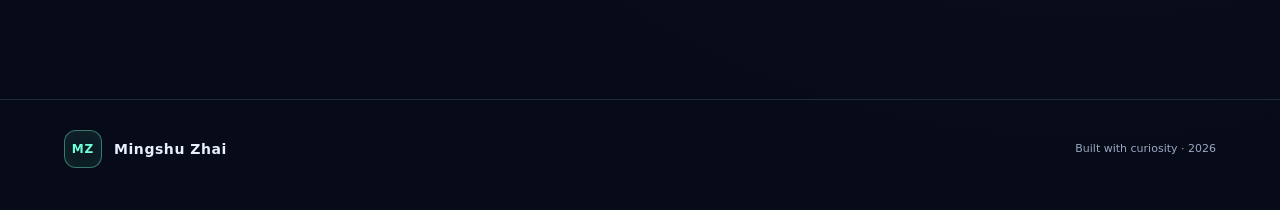
==== commit 55c8ae8b: "Add public phone contact" ====
--- a/about/index.html
+++ b/about/index.html
@@ -168,6 +168,9 @@
                 <a class="text-link" href="https://github.com/zhaimingshuzms" target="_blank" rel="noopener">
                     GitHub / zhaimingshuzms
                 </a>
+                <a class="text-link" href="tel:+8613675819192">
+                    Phone / (+86) 136 7581 9192
+                </a>
             </div>
         </section>
     </main>
